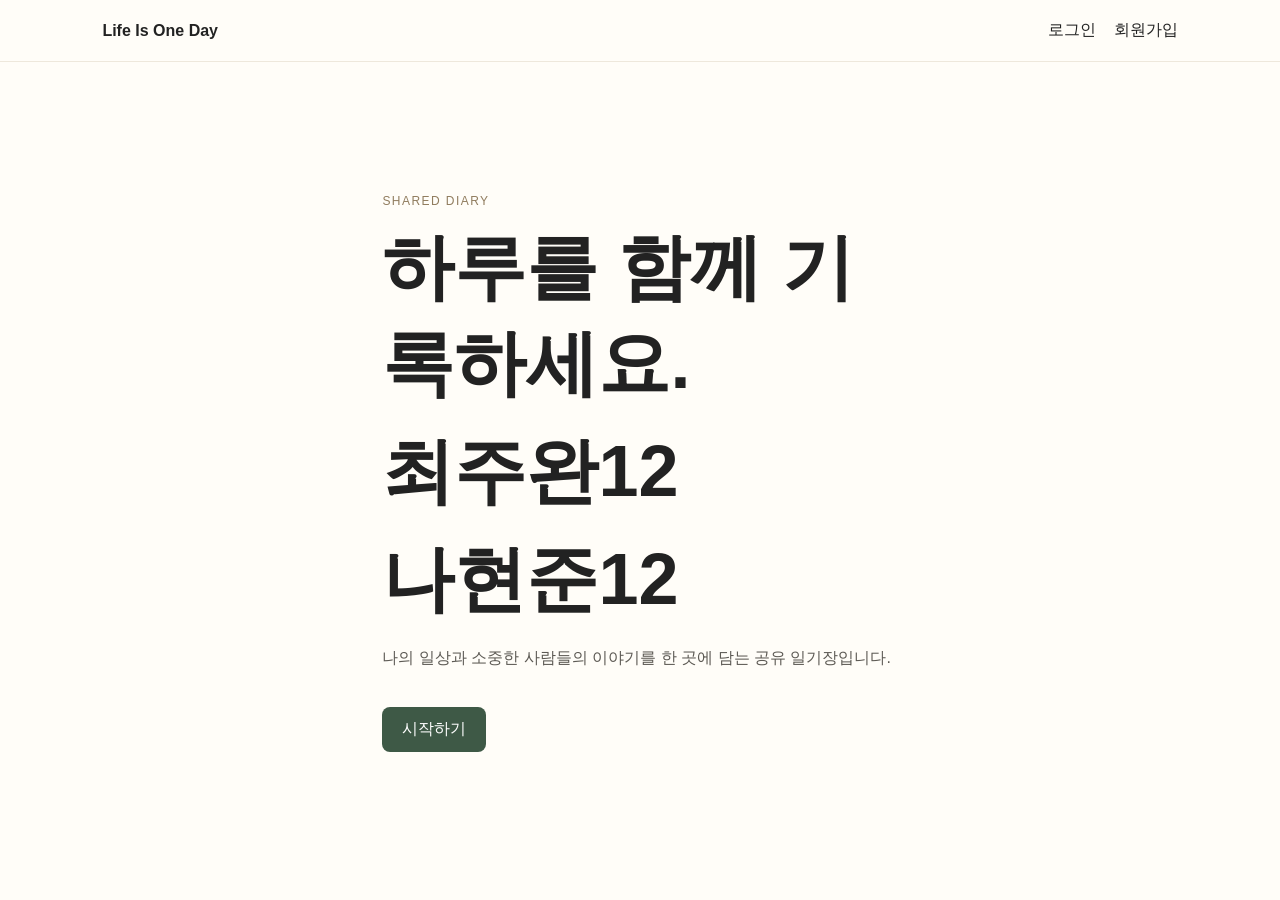
==== frontend/index.html @ 8d1db733 "수정 내용" ====
<!doctype html>
<html lang="ko">
  <head>
    <meta charset="UTF-8" />
    <meta name="viewport" content="width=device-width, initial-scale=1.0" />
    <title>Life Is One Day</title>
    <link rel="stylesheet" href="css/style.css" />
  </head>
  <body>
    <header class="site-header">
      <a class="logo" href="index.html">Life Is One Day</a>
      <nav aria-label="주요 메뉴">
        <a href="#login">로그인</a>
        <a href="#signup">회원가입</a>
      </nav>
    </header>

    <main>
      <section class="hero">
        <p class="eyebrow">SHARED DIARY</p>
        <h1>하루를 함께 기록하세요.</h1>
        <h1>최주완12<h1>
        <h1>나현준12
        
    </h1>
        <p>나의 일상과 소중한 사람들의 이야기를 한 곳에 담는 공유 일기장입니다.</p>
        <a class="button" href="#signup">시작하기</a>
      </section>
    </main>

    <script src="js/app.js"></script>
  </body>
</html>
---- frontend/css/style.css ----
:root {
  color: #222;
  background: #fffdf8;
  font-family: Arial, sans-serif;
}

* { box-sizing: border-box; }

body { margin: 0; }

.site-header {
  display: flex;
  justify-content: space-between;
  align-items: center;
  padding: 20px 8%;
  border-bottom: 1px solid #eee8dc;
}

.logo, nav a { color: inherit; text-decoration: none; }
.logo { font-weight: 700; }
nav { display: flex; gap: 18px; }

.hero {
  max-width: 720px;
  margin: 0 auto;
  padding: 120px 8%;
}

.eyebrow { color: #907c5e; font-size: .75rem; letter-spacing: .12em; }
h1 { font-size: clamp(2.3rem, 7vw, 4.5rem); margin: 12px 0; }
.hero > p:not(.eyebrow) { line-height: 1.7; color: #5d5a54; }

.button {
  display: inline-block;
  margin-top: 20px;
  padding: 12px 20px;
  border-radius: 8px;
  background: #3e5946;
  color: white;
  text-decoration: none;
}
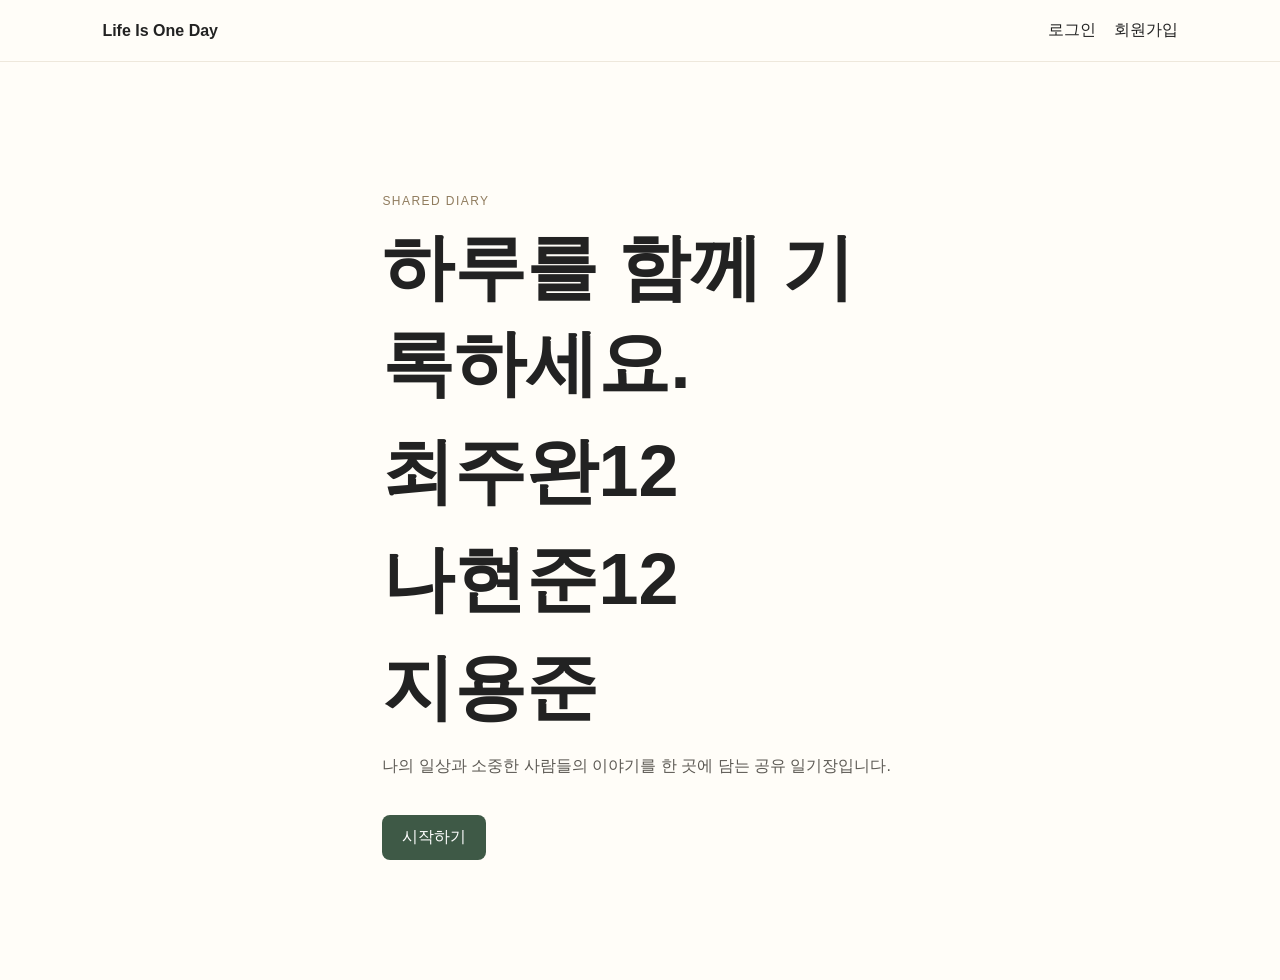
==== commit aa0c2d79: "feat: add yongjun name to index" ====
--- a/frontend/index.html
+++ b/frontend/index.html
@@ -23,6 +23,8 @@
         <h1>나현준12
         
     </h1>
+            <h1>지용준    
+    </h1>
         <p>나의 일상과 소중한 사람들의 이야기를 한 곳에 담는 공유 일기장입니다.</p>
         <a class="button" href="#signup">시작하기</a>
       </section>
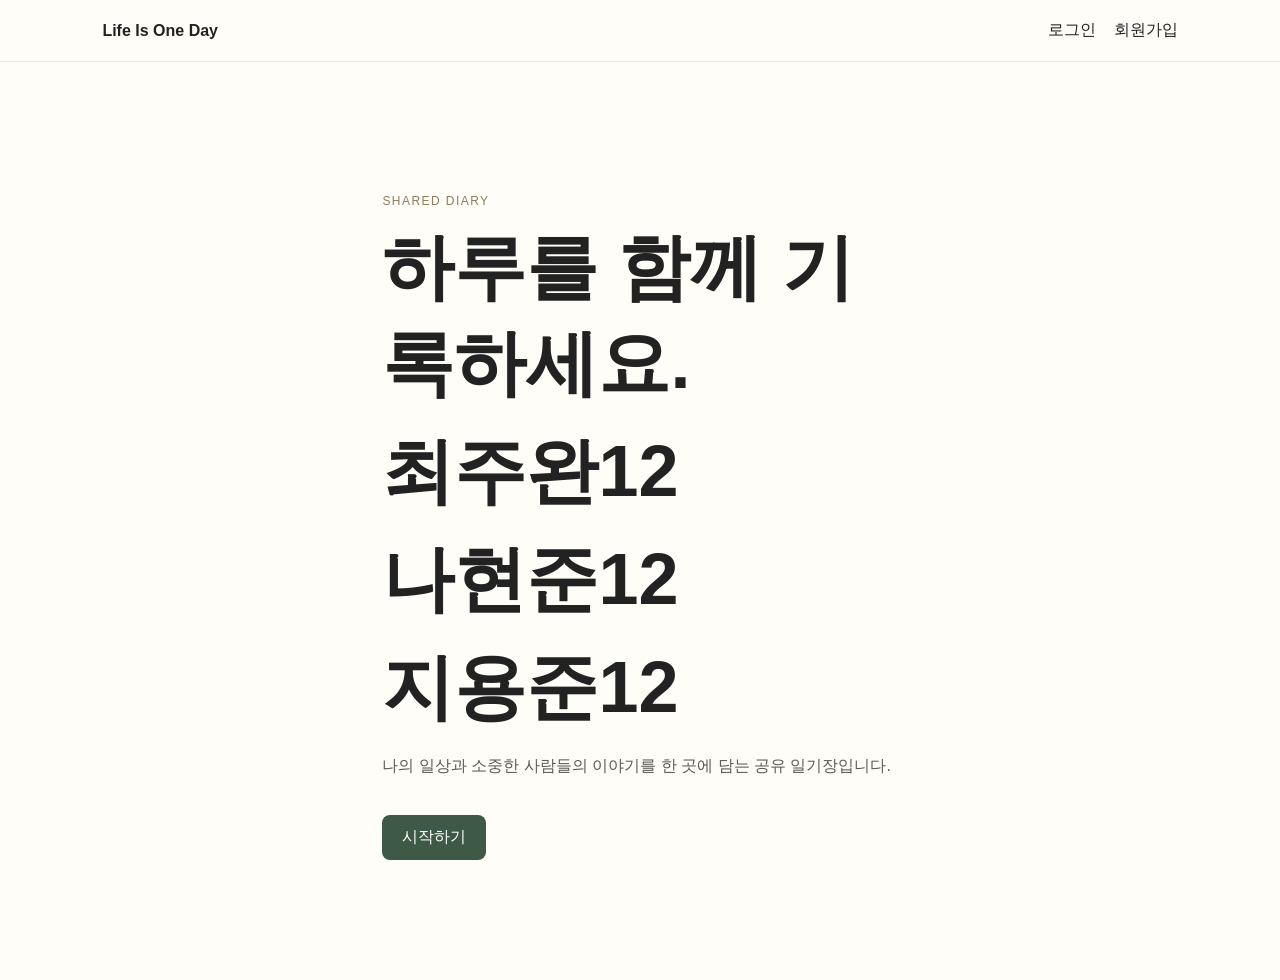
==== commit 1fd4c887: "fix: 최주완 h1 태그 수정" ====
--- a/frontend/index.html
+++ b/frontend/index.html
@@ -19,12 +19,9 @@
       <section class="hero">
         <p class="eyebrow">SHARED DIARY</p>
         <h1>하루를 함께 기록하세요.</h1>
-        <h1>최주완12<h1>
-        <h1>나현준12
-        
-    </h1>
-            <h1>지용준    
-    </h1>
+        <h1>최주완12</h1>
+        <h1>나현준12</h1>
+        <h1>지용준12</h1>
         <p>나의 일상과 소중한 사람들의 이야기를 한 곳에 담는 공유 일기장입니다.</p>
         <a class="button" href="#signup">시작하기</a>
       </section>
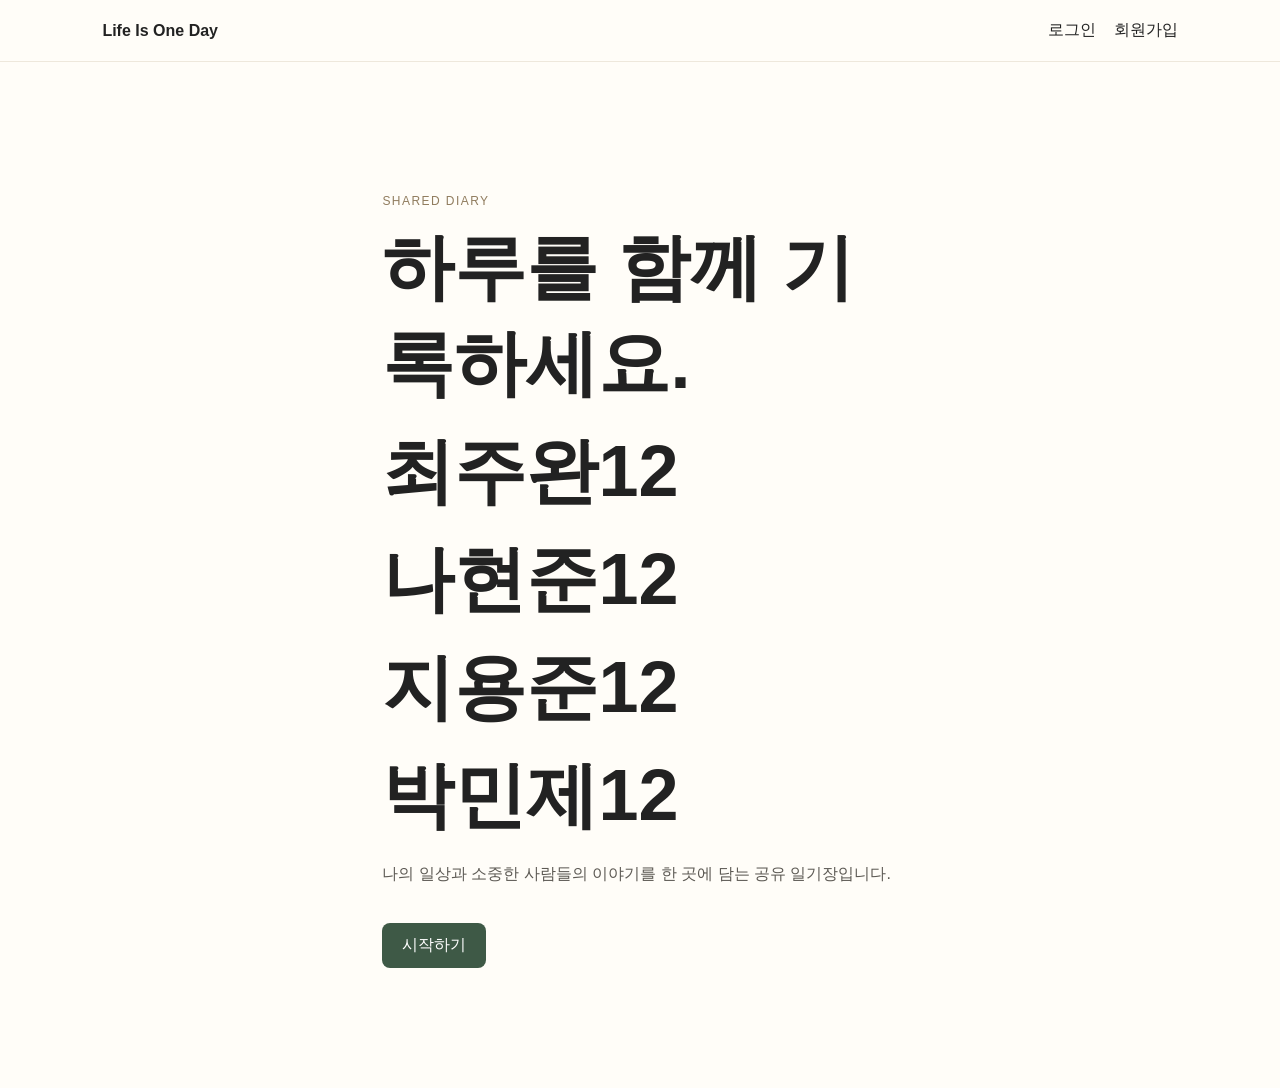
==== commit 3a88dc79: "feat: 민제 이름 추가" ====
--- a/frontend/index.html
+++ b/frontend/index.html
@@ -22,6 +22,7 @@
         <h1>최주완12</h1>
         <h1>나현준12</h1>
         <h1>지용준12</h1>
+        <h1>박민제12</h1>
         <p>나의 일상과 소중한 사람들의 이야기를 한 곳에 담는 공유 일기장입니다.</p>
         <a class="button" href="#signup">시작하기</a>
       </section>
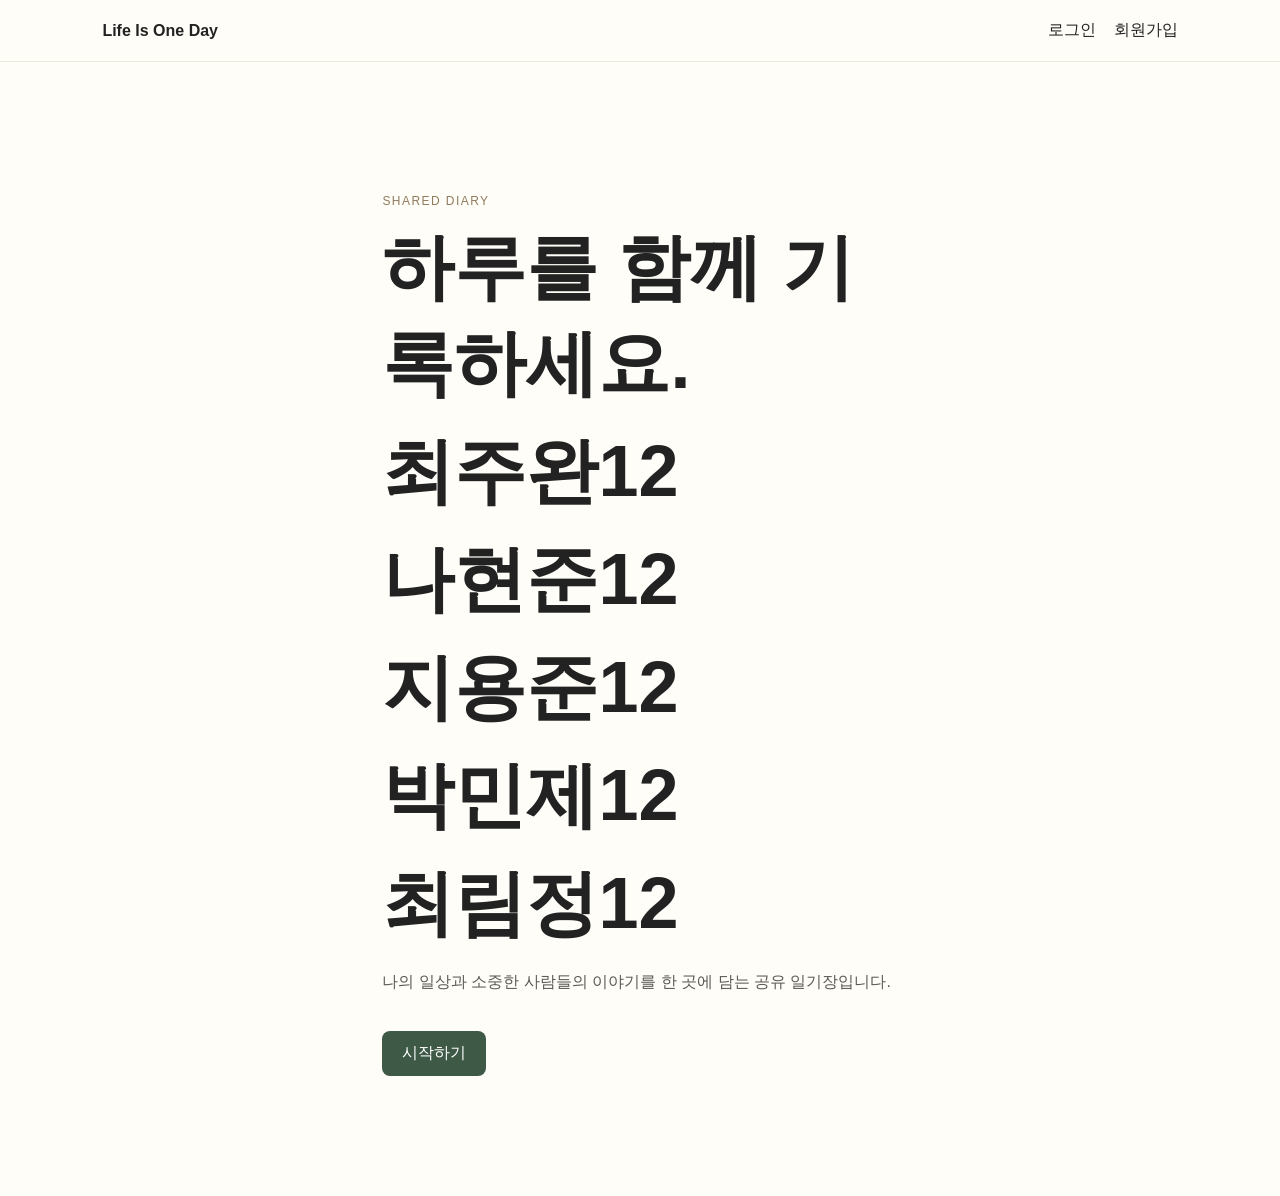
==== commit 14ee4a0a: "feat: 림정 이름 추가" ====
--- a/frontend/index.html
+++ b/frontend/index.html
@@ -23,6 +23,7 @@
         <h1>나현준12</h1>
         <h1>지용준12</h1>
         <h1>박민제12</h1>
+        <h1>최림정12</h1>
         <p>나의 일상과 소중한 사람들의 이야기를 한 곳에 담는 공유 일기장입니다.</p>
         <a class="button" href="#signup">시작하기</a>
       </section>
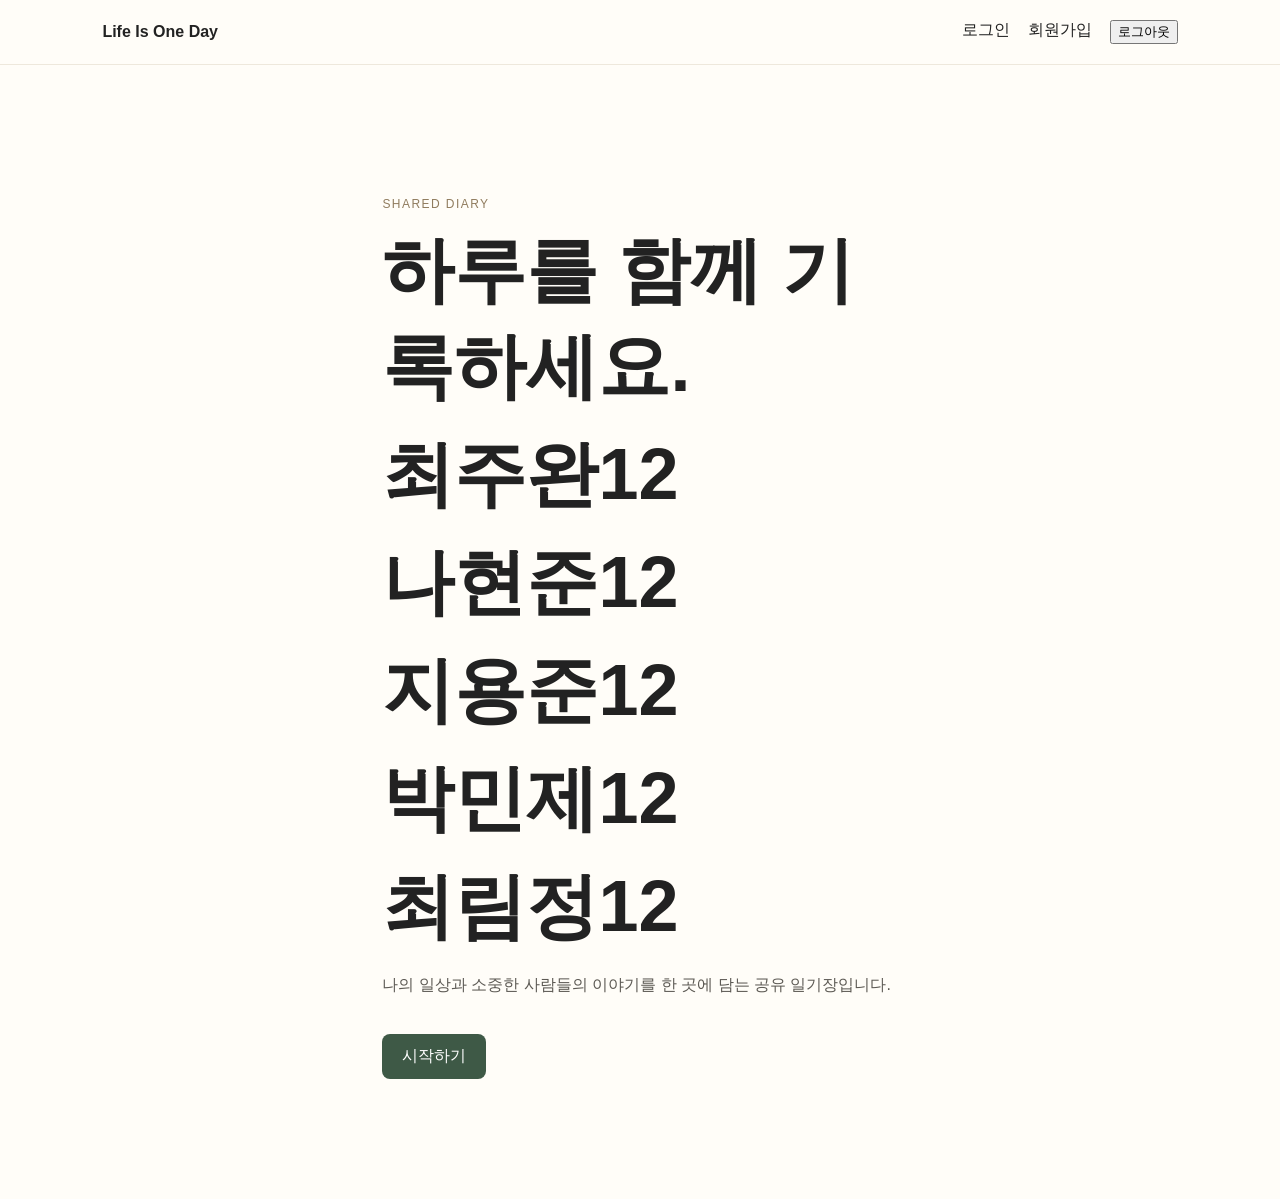
==== commit b47edc42: "feat: link auth pages from home" ====
--- a/frontend/index.html
+++ b/frontend/index.html
@@ -10,8 +10,9 @@
     <header class="site-header">
       <a class="logo" href="index.html">Life Is One Day</a>
       <nav aria-label="주요 메뉴">
-        <a href="#login">로그인</a>
-        <a href="#signup">회원가입</a>
+        <a href="auth/login.html">로그인</a>
+        <a href="auth/signup.html">회원가입</a>
+        <button id="logout-button" type="button">로그아웃</button>
       </nav>
     </header>
 
@@ -25,10 +26,12 @@
         <h1>박민제12</h1>
         <h1>최림정12</h1>
         <p>나의 일상과 소중한 사람들의 이야기를 한 곳에 담는 공유 일기장입니다.</p>
-        <a class="button" href="#signup">시작하기</a>
+        <a class="button" href="auth/signup.html">시작하기</a>
       </section>
     </main>
 
+    <script src="js/api.js"></script>
+    <script src="auth/logout.js"></script>
     <script src="js/app.js"></script>
   </body>
 </html>
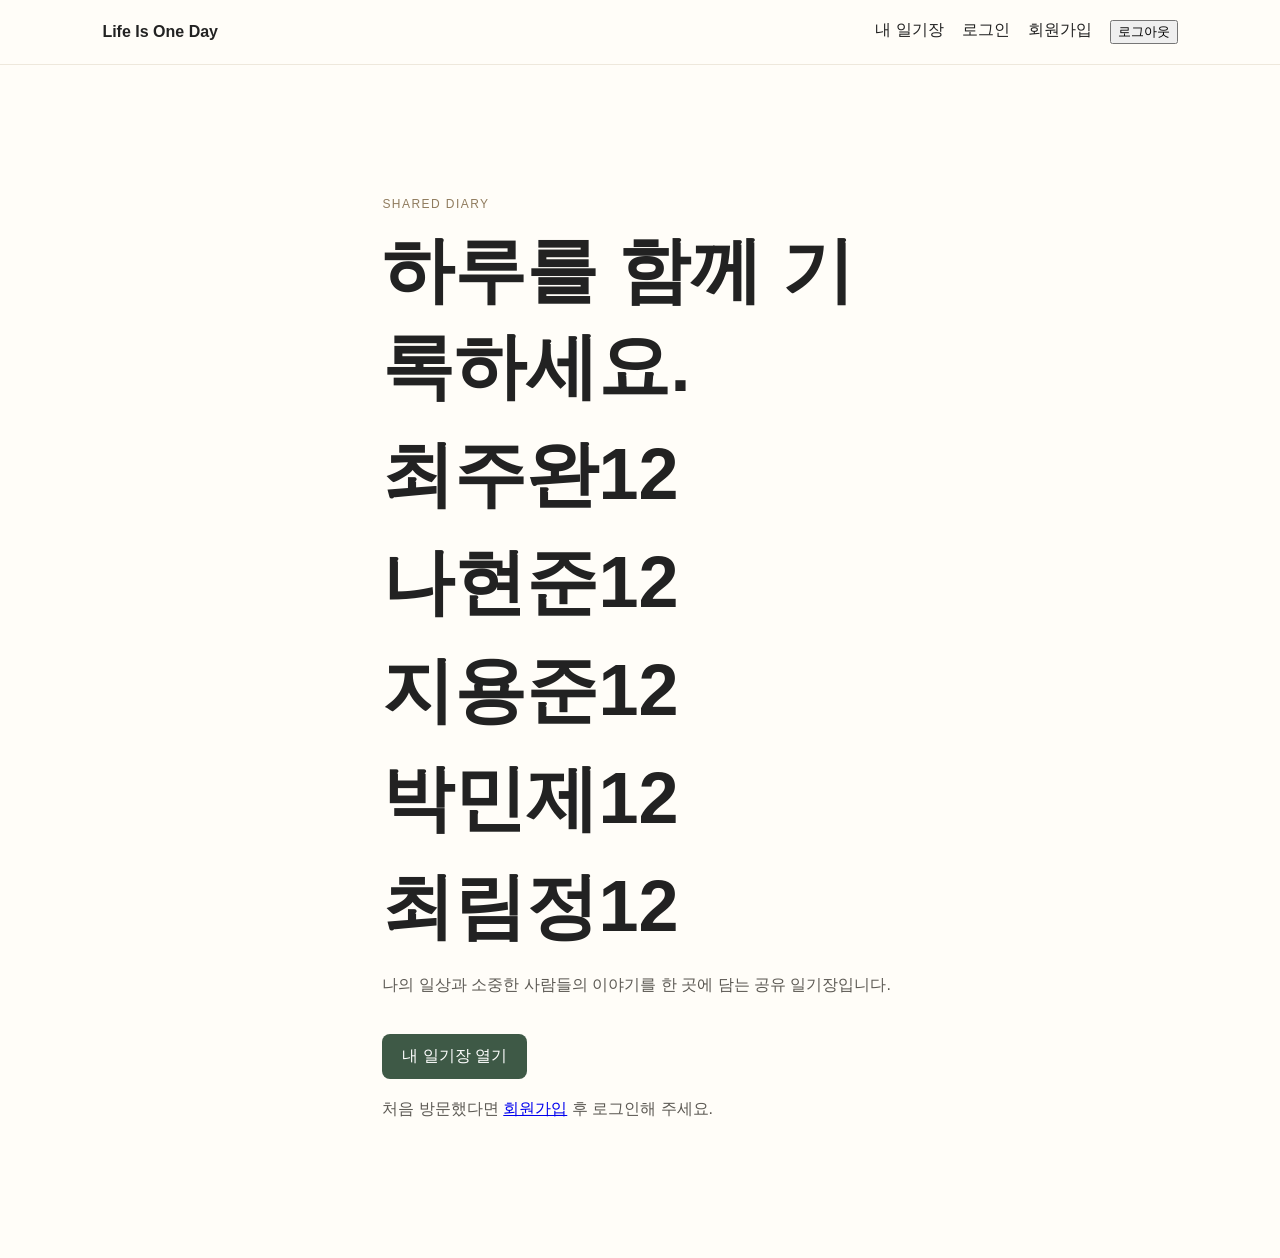
==== commit f95c62df: "fix: connect home to diaries and show logout errors" ====
--- a/frontend/index.html
+++ b/frontend/index.html
@@ -10,6 +10,7 @@
     <header class="site-header">
       <a class="logo" href="index.html">Life Is One Day</a>
       <nav aria-label="주요 메뉴">
+        <a href="group/group-list.html">내 일기장</a>
         <a href="auth/login.html">로그인</a>
         <a href="auth/signup.html">회원가입</a>
         <button id="logout-button" type="button">로그아웃</button>
@@ -17,6 +18,7 @@
     </header>
 
     <main>
+      <p id="logout-message" role="alert" aria-live="assertive" hidden></p>
       <section class="hero">
         <p class="eyebrow">SHARED DIARY</p>
         <h1>하루를 함께 기록하세요.</h1>
@@ -26,7 +28,8 @@
         <h1>박민제12</h1>
         <h1>최림정12</h1>
         <p>나의 일상과 소중한 사람들의 이야기를 한 곳에 담는 공유 일기장입니다.</p>
-        <a class="button" href="auth/signup.html">시작하기</a>
+        <a class="button" href="group/group-list.html">내 일기장 열기</a>
+        <p>처음 방문했다면 <a href="auth/signup.html">회원가입</a> 후 로그인해 주세요.</p>
       </section>
     </main>
 
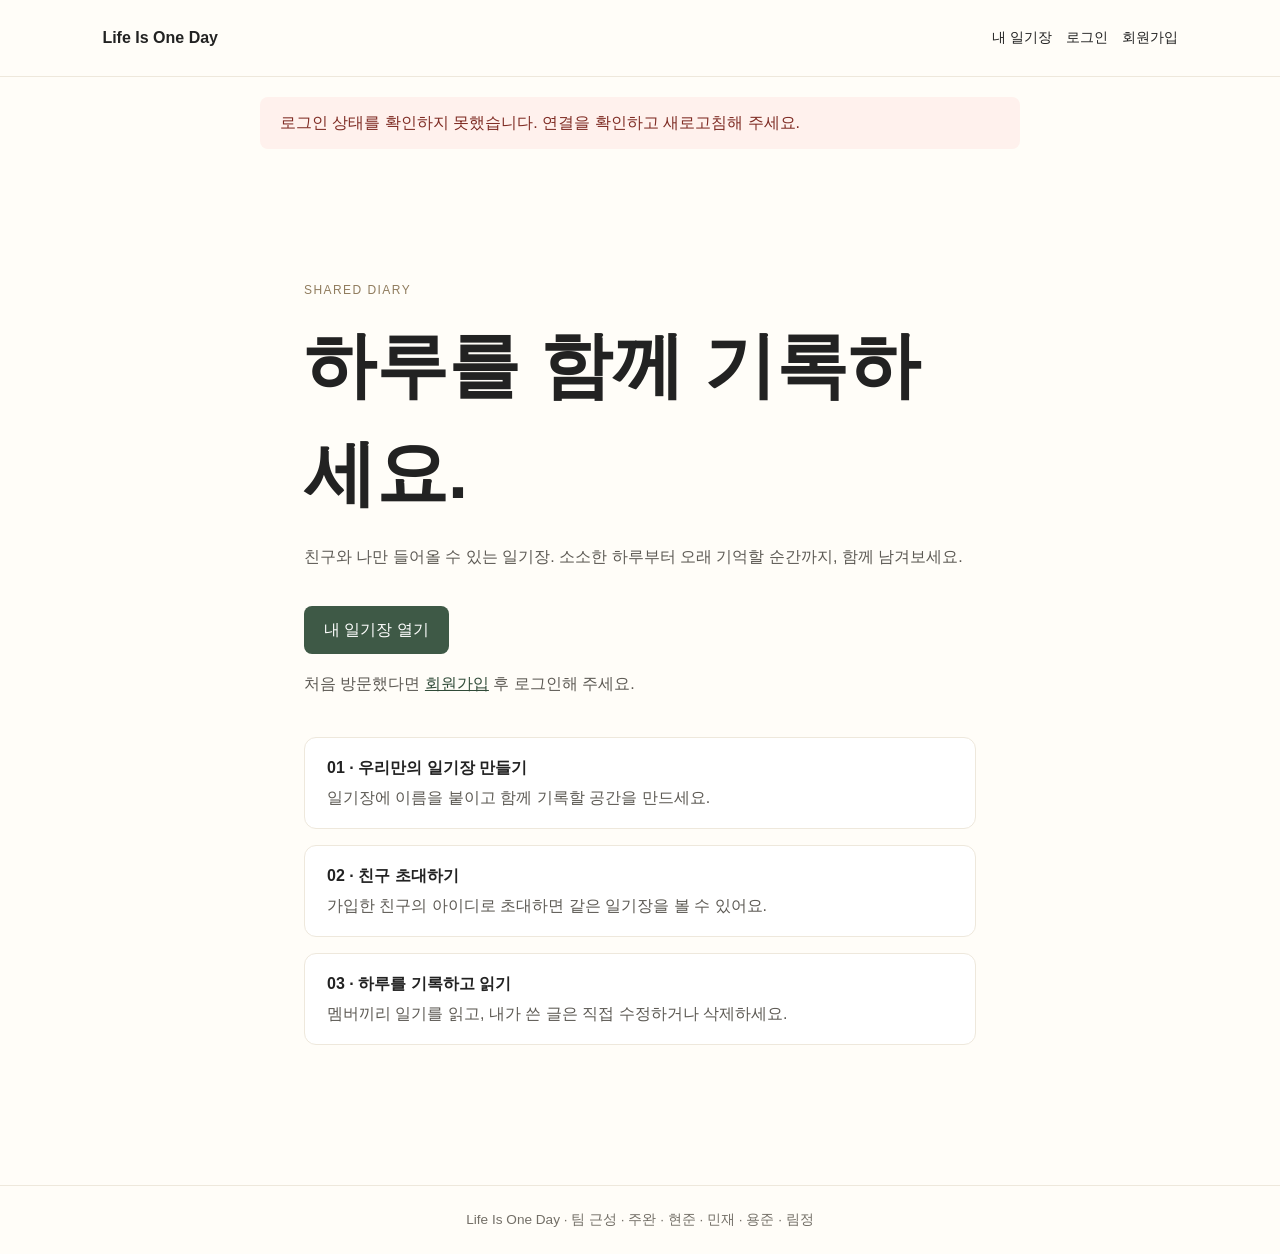
==== commit 802fd86e: "feat: finish shared diary home and remove Git practice headings" ====
--- a/frontend/index.html
+++ b/frontend/index.html
@@ -22,19 +22,20 @@
       <section class="hero">
         <p class="eyebrow">SHARED DIARY</p>
         <h1>하루를 함께 기록하세요.</h1>
-        <h1>최주완12</h1>
-        <h1>나현준12</h1>
-        <h1>지용준12</h1>
-        <h1>박민제12</h1>
-        <h1>최림정12</h1>
-        <p>나의 일상과 소중한 사람들의 이야기를 한 곳에 담는 공유 일기장입니다.</p>
+        <p>친구와 나만 들어올 수 있는 일기장. 소소한 하루부터 오래 기억할 순간까지, 함께 남겨보세요.</p>
         <a class="button" href="group/group-list.html">내 일기장 열기</a>
         <p>처음 방문했다면 <a href="auth/signup.html">회원가입</a> 후 로그인해 주세요.</p>
+        <ol class="home-steps" aria-label="공유 일기장 사용 순서">
+          <li><strong>01 · 우리만의 일기장 만들기</strong><p>일기장에 이름을 붙이고 함께 기록할 공간을 만드세요.</p></li>
+          <li><strong>02 · 친구 초대하기</strong><p>가입한 친구의 아이디로 초대하면 같은 일기장을 볼 수 있어요.</p></li>
+          <li><strong>03 · 하루를 기록하고 읽기</strong><p>멤버끼리 일기를 읽고, 내가 쓴 글은 직접 수정하거나 삭제하세요.</p></li>
+        </ol>
       </section>
     </main>
+    <footer class="site-footer">Life Is One Day · 팀 근성 · 주완 · 현준 · 민재 · 용준 · 림정</footer>
 
     <script src="js/api.js"></script>
+    <script src="js/app.js"></script>
     <script src="auth/logout.js"></script>
-    <script src="js/app.js"></script>
   </body>
 </html>
--- a/frontend/css/style.css
+++ b/frontend/css/style.css
@@ -1,29 +1,47 @@
 :root {
   color: #222;
   background: #fffdf8;
-  font-family: Arial, sans-serif;
+  font-family: -apple-system, BlinkMacSystemFont, "Segoe UI", "Apple SD Gothic Neo", "Malgun Gothic", sans-serif;
+  line-height: 1.5;
 }
 
 * { box-sizing: border-box; }
 
 body { margin: 0; }
+[hidden] { display: none !important; }
+a { color: #304b38; }
+button, input, textarea { font: inherit; }
+button, a, input, textarea { -webkit-tap-highlight-color: transparent; }
+:focus-visible { outline: 3px solid #718b72; outline-offset: 4px; }
+button { cursor: pointer; }
+button:disabled { cursor: wait; opacity: .65; }
 
 .site-header {
   display: flex;
   justify-content: space-between;
   align-items: center;
+  flex-wrap: wrap;
+  gap: 16px;
   padding: 20px 8%;
   border-bottom: 1px solid #eee8dc;
 }
 
 .logo, nav a { color: inherit; text-decoration: none; }
 .logo { font-weight: 700; }
-nav { display: flex; gap: 18px; }
+nav { display: flex; flex-wrap: wrap; align-items: center; gap: 14px; }
+nav a, nav button { padding: 7px 0; font-size: .9rem; }
+nav a[aria-current="page"] { text-decoration: underline; text-underline-offset: 5px; }
+nav button { border: 1px solid #d8d2c7; border-radius: 8px; background: white; padding: 7px 12px; color: #304b38; }
+.nav-user { max-width: 180px; overflow-wrap: anywhere; color: #5d5a54; font-size: .85rem; }
+.site-message { max-width: 760px; margin: 20px auto; padding: 14px 20px; background: #fff1ed; color: #7f2c24; border-radius: 8px; }
+.button-danger { background: #8d3d35; }
+.danger-zone { margin-top: 32px; padding-top: 24px; border-top: 1px solid #d7a39b; }
+.danger-zone p { color: #714941; }
 
 .hero {
   max-width: 720px;
   margin: 0 auto;
-  padding: 120px 8%;
+  padding: clamp(48px, 10vw, 100px) 24px;
 }
 
 .eyebrow { color: #907c5e; font-size: .75rem; letter-spacing: .12em; }
@@ -38,4 +56,17 @@
   background: #3e5946;
   color: white;
   text-decoration: none;
+  border: 0;
 }
+
+.home-steps { display: grid; gap: 16px; padding: 0; margin: 40px 0; list-style: none; }
+.home-steps li { background: white; padding: 18px 22px; border: 1px solid #eee8dc; border-radius: 12px; }
+.home-steps strong { display: block; margin-bottom: 6px; }
+.home-steps p { margin: 0; color: #5d5a54; }
+.site-footer { padding: 24px; text-align: center; color: #736f67; font-size: .85rem; border-top: 1px solid #eee8dc; }
+@media (max-width: 600px) {
+  .site-header { padding: 16px 20px; }
+  .site-header nav { width: 100%; gap: 8px 14px; }
+  .nav-user { max-width: 140px; }
+  .site-message { margin: 16px; }
+}
